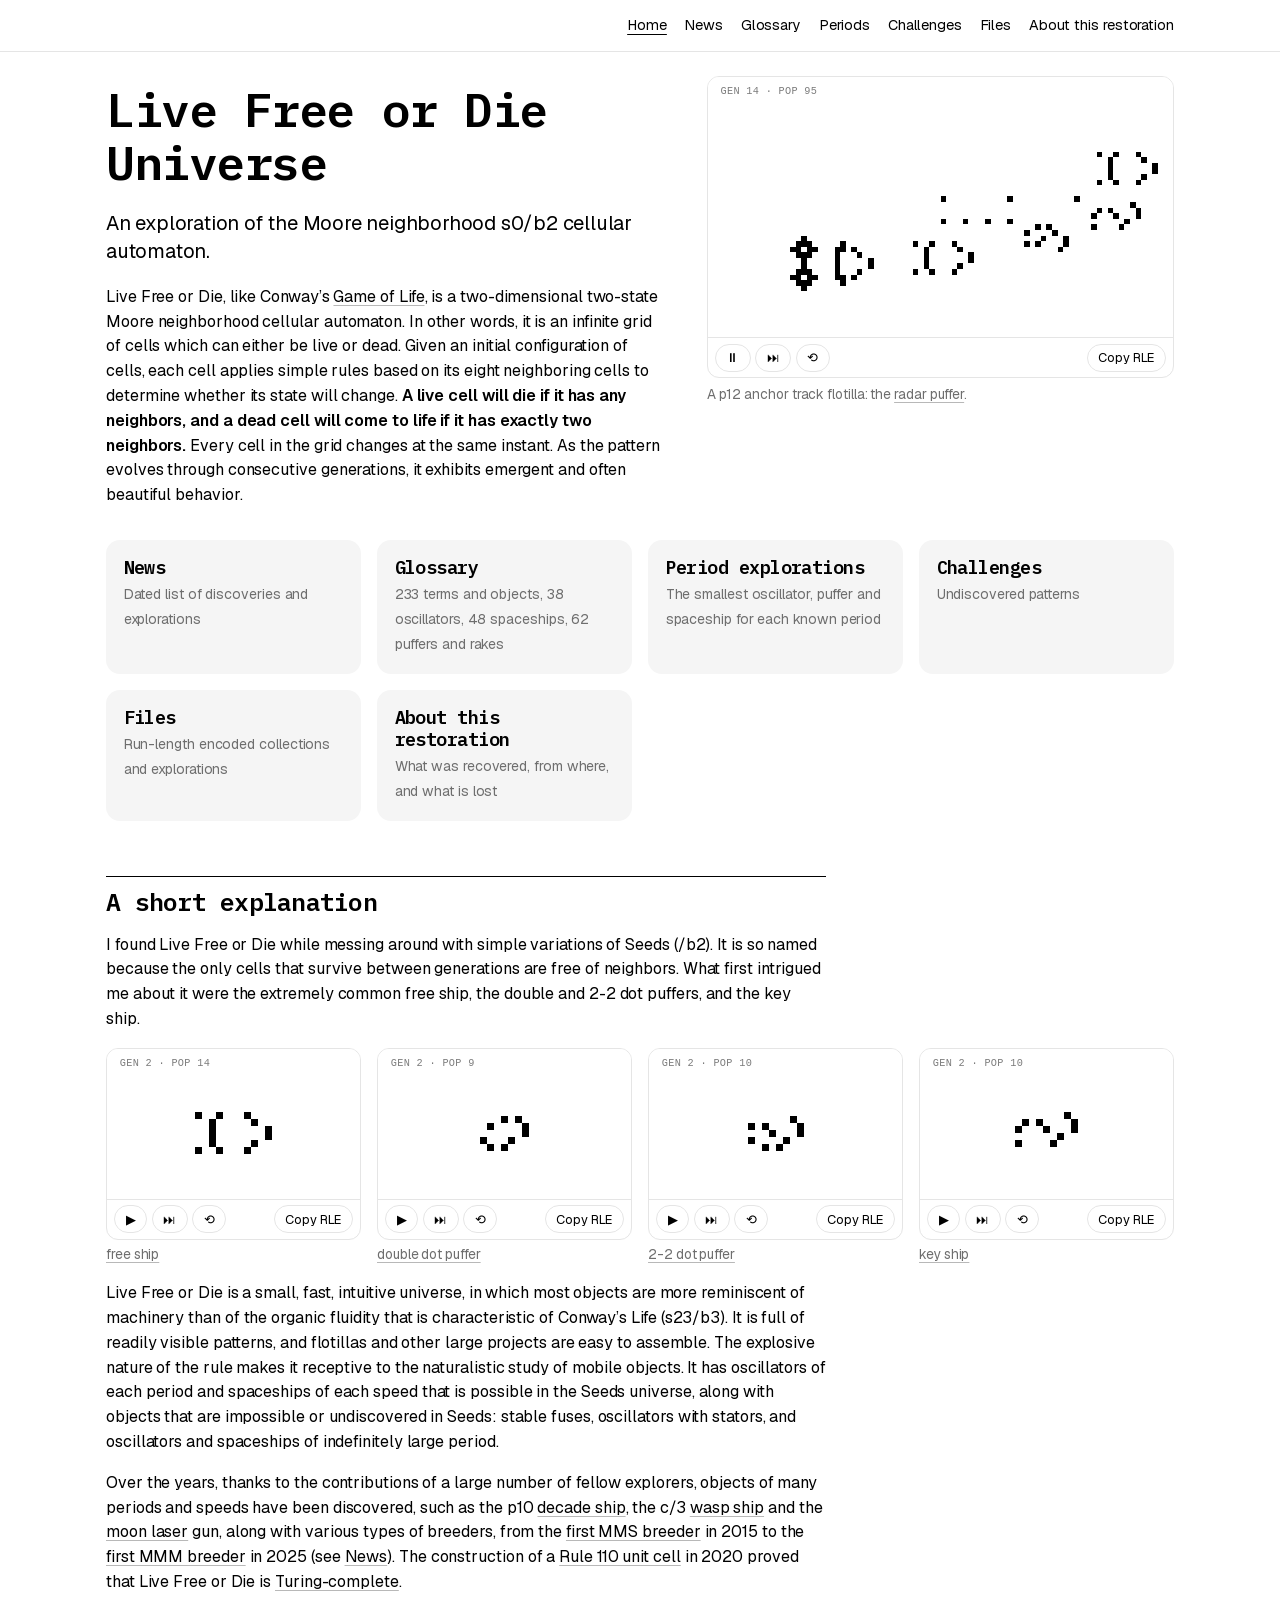
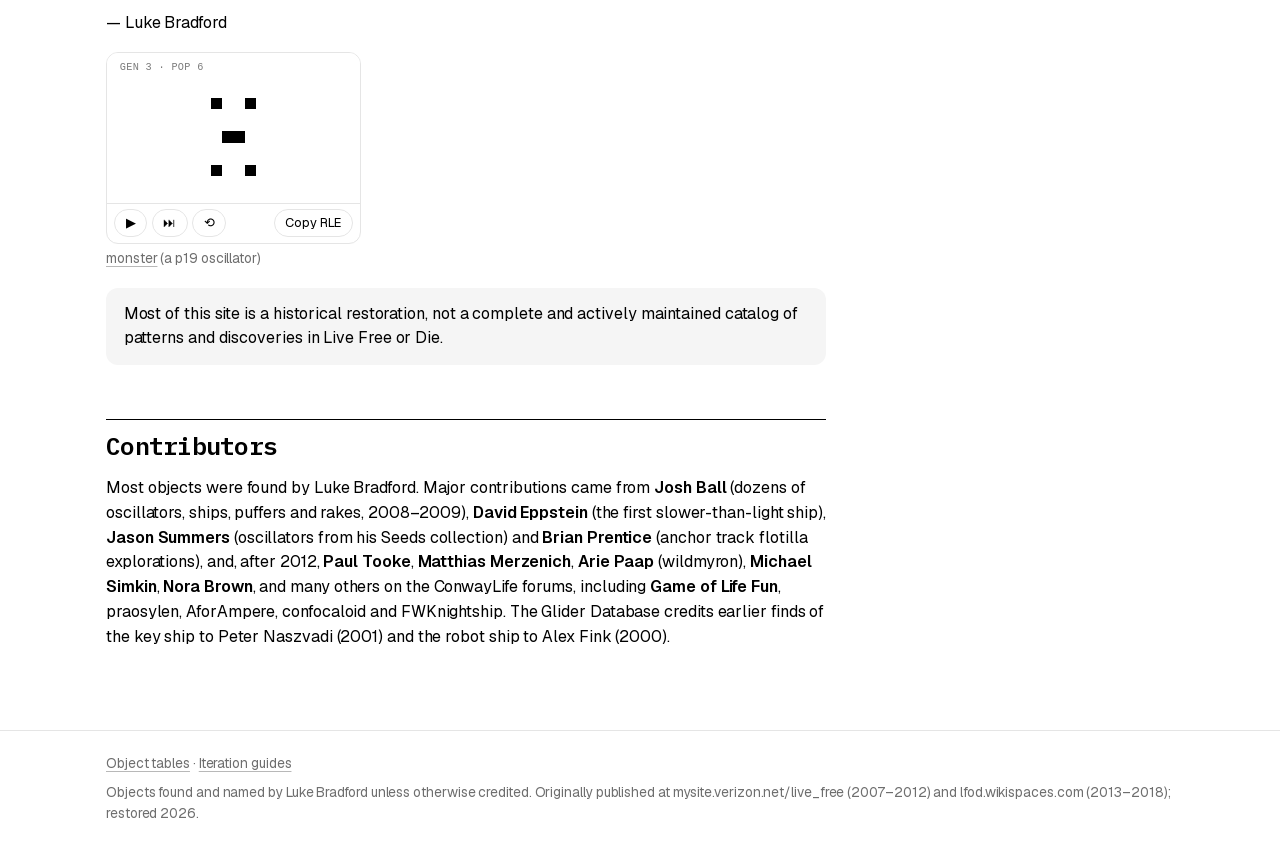
==== docs/index.html @ 97282cc4 "Remove the collider ship Glossary entry Co-Authored-By: Claude Opus 5.5 <noreply@anthropic.com>" ====
<!doctype html>
<html lang="en">
<head>
<meta charset="utf-8">
<meta name="viewport" content="width=device-width, initial-scale=1">
<title>Live Free or Die Universe</title>
<meta name="description" content="An exploration of the Live Free or Die (B2/S0) cellular automaton.">
<link rel="icon" href="img/icon.png">
<link rel="stylesheet" href="assets/style.css?v=00c3fb1b">
<script src="assets/lfod.js?v=00c3fb1b" defer></script>
</head>
<body>
<header class="site-header home"><div class="inner">
<nav class="main" aria-label="Main"><a href="index.html" class="active">Home</a><a href="news.html">News</a><a href="glossary.html">Glossary</a><a href="periods.html">Periods</a><a href="challenges.html">Challenges</a><a href="files.html">Files</a><a href="restoration.html">About this restoration</a></nav>
</div></header>
<main>

<div class="hero">
<div class="prose">
<h1>Live Free or Die Universe</h1>
<p class="lede">An exploration of the Moore neighborhood s0/b2 cellular automaton.</p>
<p>Live Free or Die, like Conway’s <a href="https://en.wikipedia.org/wiki/Conway%27s_Game_of_Life">Game of Life</a>, is a two-dimensional two-state Moore neighborhood cellular automaton. In other words,
it is an infinite grid of cells which can either be live or dead. Given an initial configuration of cells, each cell applies simple rules
based on its eight neighboring cells to determine whether its state will change. <strong>A live cell will die if it has any neighbors,
and a dead cell will come to life if it has exactly two neighbors.</strong> Every cell in the grid changes at the same instant. As the pattern
evolves through consecutive generations, it exhibits emergent and often beautiful behavior.</p>
</div>
<div><div class="pattern" data-rle="x = 63, y = 23, rule = s0/b2
54bo4bo$57b2obo$62bo$62bo$57b2obo$54bo4bo3$38bo11bo$58bo$54bo4bo$55bo3bo$38bo18bo$43bo10bobo$44bo$42bo3bo$21bo4bo14bo4bo$3o5bo15b2obo17bo$7bobo19bo$11bo17bo$11bo12b2obo$7bobo11bo4bo$3o5bo!" data-label="radar puffer" data-height="260" data-speed="8" data-loop="160" data-moves="true"></div>
<p class="muted" style="font-size:.85rem;margin-top:.4em">A p12 anchor track flotilla: the <a href="glossary.html#radar-puffer">radar puffer</a>.</p></div>
</div>

<div class="cards">
<a class="card" href="news.html"><strong>News</strong><span>Dated list of discoveries and explorations</span></a>
<a class="card" href="glossary.html"><strong>Glossary</strong><span>233 terms and objects, 38 oscillators, 48 spaceships, 62 puffers and rakes</span></a>
<a class="card" href="periods.html"><strong>Period explorations</strong><span>The smallest oscillator, puffer and spaceship for each known period</span></a>
<a class="card" href="challenges.html"><strong>Challenges</strong><span>Undiscovered patterns</span></a>
<a class="card" href="files.html"><strong>Files</strong><span>Run-length encoded collections and explorations</span></a>
<a class="card" href="restoration.html"><strong>About this restoration</strong><span>What was recovered, from where, and what is lost</span></a>
</div>

<div class="prose">
<h2>A short explanation</h2>
<p>I found Live Free or Die while messing around with simple variations of Seeds (/b2). It is so named because the only cells
that survive between generations are free of neighbors. What first intrigued me about it were the extremely common free ship, the double
and 2-2 dot puffers, and the key ship.</p>
</div>
<div class="cards"><div><div class="pattern" data-rle="x = 9, y = 6, rule = s0/b2
o4bo$3b2obo$8bo$8bo$3b2obo$o4bo!" data-label="free ship" data-height="150" data-speed="8" data-loop="48" data-moves="true"></div><p class="muted" style="margin:.3em 0 0;font-size:.85rem"><a href="glossary.html#free-ship">free ship</a></p></div><div><div class="pattern" data-rle="x = 4, y = 5, rule = s0/b2
2bo$3bo$o2bo$bo$o!" data-label="double dot puffer" data-height="150" data-speed="8" data-loop="60" data-moves="true"></div><p class="muted" style="margin:.3em 0 0;font-size:.85rem"><a href="glossary.html#double-dot-puffer">double dot puffer</a></p></div><div><div class="pattern" data-rle="x = 6, y = 5, rule = s0/b2
4bo$o4bo$bo3bo$3bo$2bo!" data-label="2-2 dot puffer" data-height="150" data-speed="8" data-loop="60" data-moves="true"></div><p class="muted" style="margin:.3em 0 0;font-size:.85rem"><a href="glossary.html#dot-puffer">2-2 dot puffer</a></p></div><div><div class="pattern" data-rle="x = 6, y = 5, rule = s0/b2
4bo$o4bo$bo3bo$3bo$obo!" data-label="key ship" data-height="150" data-speed="8" data-loop="40" data-moves="true"></div><p class="muted" style="margin:.3em 0 0;font-size:.85rem"><a href="glossary.html#key-ship">key ship</a></p></div></div>
<div class="prose">
<p>Live Free or Die is a small, fast, intuitive universe, in which most objects are more reminiscent of machinery than of the organic fluidity
that is characteristic of Conway’s Life (s23/b3). It is full of readily visible patterns, and flotillas and other large projects are easy to
assemble. The explosive nature of the rule makes it receptive to the naturalistic study of mobile objects. It has oscillators of each period
and spaceships of each speed that is possible in the Seeds universe, along with objects that are impossible or undiscovered in Seeds: stable
fuses, oscillators with stators, and oscillators and spaceships of indefinitely large period.</p>
<p>Over the years, thanks to the contributions of a large number of fellow explorers, objects of many periods and speeds have been discovered, such as the p10 <a href="glossary.html#decade-ship">decade ship</a>,
the c/3 <a href="glossary.html#wasp-ship">wasp ship</a> and the <a href="glossary.html#moon-laser">moon laser</a> gun, along with various types
of breeders, from the <a href="https://conwaylife.com/forums/viewtopic.php?p=17412#p17412">first MMS breeder</a> in 2015 to the
<a href="https://conwaylife.com/forums/viewtopic.php?p=212337#p212337">first MMM breeder</a> in 2025 (see <a href="news.html">News</a>).
The construction of a <a href="rule110.html">Rule 110 unit cell</a> in 2020 proved that
Live Free or Die is <a href="https://en.wikipedia.org/wiki/Turing_completeness">Turing-complete</a>.</p>
<p>— Luke Bradford</p>
</div>
<div class="cards"><div><div class="pattern" data-rle="x = 4, y = 3, rule = s0/b2
o2bo$o2bo$o2bo!" data-label="monster" data-height="150" data-speed="8" data-loop="57"></div><p class="muted" style="margin:.3em 0 0;font-size:.85rem"><a href="glossary.html#monster">monster</a> (a p19 oscillator)</p></div></div>
<div class="prose">
<div class="note">Most of this site is a historical restoration, not a complete and actively maintained catalog of patterns and discoveries in Live Free or Die.</div>
<h2>Contributors</h2>
<p>Most objects were found by Luke Bradford. Major contributions came from <strong>Josh Ball</strong> (dozens of oscillators, ships, puffers and rakes, 2008–2009),
<strong>David Eppstein</strong> (the first slower-than-light ship), <strong>Jason Summers</strong> (oscillators from his Seeds collection) and
<strong>Brian Prentice</strong> (anchor track flotilla explorations), and, after 2012, <strong>Paul Tooke</strong>, <strong>Matthias Merzenich</strong>, <strong>Arie Paap</strong> (wildmyron), <strong>Michael Simkin</strong>, <strong>Nora Brown</strong>, and many others on the ConwayLife forums, including <strong>Game of Life Fun</strong>, praosylen, AforAmpere, confocaloid and FWKnightship. The Glider Database credits earlier finds of the key ship to Peter Naszvadi (2001) and the robot ship to Alex Fink (2000).</p>
</div>

</main>
<footer class="site-footer"><div class="inner">
<p class="ref"><a href="tables.html">Object tables</a> · <a href="iterations.html">Iteration guides</a></p>
Objects found and named by Luke Bradford unless otherwise credited. Originally published at
mysite.verizon.net/live_free (2007–2012) and lfod.wikispaces.com (2013–2018); restored 2026.
</div></footer>
</body>
</html>
---- docs/assets/style.css ----
/* Geist (body) and IBM Plex Mono (titles), both SIL Open Font License; see fonts/OFL-*.txt. */
@font-face { font-family: "Geist"; font-style: normal; font-weight: 100 900; font-display: swap; src: url(fonts/geist.woff2) format("woff2"); }
@font-face { font-family: "IBM Plex Mono"; font-style: normal; font-weight: 600; font-display: swap; src: url(fonts/ibm-plex-mono-600.woff2) format("woff2"); }

:root {
  --bg: #ffffff;
  --fg: #000000;
  --muted: #6e6e6e;
  --rule: #e5e5e5;
  --rule-strong: #b8b8b8;
  --panel: #f5f5f5;
  --grid-bg: #ffffff;
  --cell: #000000;
  --code-bg: #f2f2f2;
  --display: "IBM Plex Mono", var(--mono);
  --sans: "Geist", "Helvetica Neue", -apple-system, BlinkMacSystemFont, "Segoe UI", Arial, sans-serif;
  --mono: ui-monospace, SFMono-Regular, Menlo, Consolas, monospace;
}
@media (prefers-color-scheme: dark) {
  :root {
    --bg: #0a0a0a;
    --fg: #f2f2f2;
    --muted: #9a9a9a;
    --rule: #2a2a2a;
    --rule-strong: #555555;
    --panel: #161616;
    --grid-bg: #000000;
    --cell: #ffffff;
    --code-bg: #1c1c1c;
  }
}
* { box-sizing: border-box; }
html { -webkit-text-size-adjust: 100%; }
body {
  margin: 0; background: var(--bg); color: var(--fg);
  font: 16px/1.55 var(--sans); letter-spacing: -0.005em;
  -webkit-font-smoothing: antialiased; -moz-osx-font-smoothing: grayscale;
}
a { color: inherit; text-decoration: underline; text-decoration-thickness: 1px; text-decoration-color: var(--rule-strong); text-underline-offset: 3px; }
a:hover { text-decoration-color: currentColor; }
h1, h2, h3 { font-family: var(--display); font-weight: 600; line-height: 1.1; letter-spacing: -0.03em; }
h1 { font-size: clamp(2rem, 4.6vw, 3rem); margin: 0.3em 0 0.35em; }
h2 { font-size: 1.55rem; margin: 2.2em 0 0.5em; padding-top: 0.5em; border-top: 1px solid var(--fg); }
h3 { font-size: 1.15rem; margin: 1.6em 0 0.4em; }
strong { font-weight: 600; }
code, pre { font-family: var(--mono); font-size: 0.85em; }
pre { background: var(--code-bg); padding: 0.8em 1em; overflow-x: auto; border-radius: 10px; }

.site-header { border-bottom: 1px solid var(--rule); background: var(--bg); }
.site-header .inner { max-width: 1100px; margin: 0 auto; padding: 0.9rem 16px; display: flex; flex-wrap: wrap; align-items: baseline; justify-content: space-between; gap: 0.4rem 1.6rem; }
.brand { font-family: var(--display); font-weight: 600; font-size: 1.1rem; line-height: 1.1; color: var(--fg); text-decoration: none; letter-spacing: -0.03em; }
.site-header.home nav.main { margin-left: auto; }
nav.main { display: flex; flex-wrap: wrap; gap: 0.2rem 1.1rem; font-size: 0.9rem; }
nav.main a { color: var(--fg); text-decoration: none; }
nav.main a:hover, nav.main a.active { text-decoration: underline; text-decoration-color: currentColor; text-underline-offset: 4px; }

main { max-width: 1100px; margin: 0 auto; padding: 1.5rem 16px 4rem; }
.prose { max-width: 720px; }
sup { font-size: 0.72em; line-height: 0; vertical-align: 0.42em; }
.lede { font-size: 1.25rem; line-height: 1.4; color: var(--fg); letter-spacing: -0.01em; }
.muted { color: var(--muted); }
.note { background: var(--panel); padding: 0.85em 1.1em; border-radius: 12px; margin: 1.2em 0; }
.site-footer { border-top: 1px solid var(--rule); color: var(--muted); font-size: 0.85rem; }
.site-footer .inner { max-width: 1100px; margin: 0 auto; padding: 1.4rem 16px 2.4rem; }

/* Pattern player */
.pattern { position: relative; background: var(--grid-bg); border: 1px solid var(--rule); border-radius: 12px; overflow: hidden; }
.pattern canvas { display: block; width: 100%; cursor: pointer; }
.pbar { display: flex; align-items: center; gap: 0.3rem; padding: 0.35rem 0.45rem; border-top: 1px solid var(--rule); font-size: 0.8rem; flex-wrap: nowrap; }
.pbar button { flex: none; }
.pbar button { font: inherit; background: none; border: 1px solid var(--rule); color: var(--fg); border-radius: 999px; padding: 0.1rem 0.65rem; cursor: pointer; min-height: 28px; }
.pbar button:hover { border-color: var(--fg); }
.pinfo { position: absolute; top: 7px; left: 8px; pointer-events: none; color: var(--muted); background: var(--grid-bg); opacity: 0.9; padding: 0 0.3rem; border-radius: 3px; font-family: var(--mono); font-size: 0.64rem; letter-spacing: 0.03em; line-height: 1.5; white-space: pre; font-variant-numeric: tabular-nums; }
.pcopy { margin-left: auto; min-width: 5.2em; }
.entry .src { font-size: 0.78rem; color: var(--muted); margin-top: auto; }

/* Glossary */
.toolbar { display: flex; flex-wrap: wrap; gap: 0.5rem; align-items: center; margin: 1rem 0 1.5rem; position: sticky; top: 0; background: var(--bg); padding: 0.7rem 0; z-index: 2; border-bottom: 1px solid var(--rule); }
.toolbar input { font: inherit; padding: 0.35rem 0.85rem; border: 1px solid var(--rule-strong); border-radius: 999px; background: var(--bg); color: var(--fg); min-width: 0; flex: 1 1 180px; max-width: 320px; }
.toolbar input:focus { outline: none; border-color: var(--fg); }
[hidden] { display: none !important; }
.chip { font: inherit; font-size: 0.85rem; border: 1px solid var(--rule-strong); background: var(--bg); color: var(--fg); border-radius: 999px; padding: 0.2rem 0.8rem; cursor: pointer; }
.chip:hover { border-color: var(--fg); }
.chip[aria-pressed="true"] { background: var(--fg); border-color: var(--fg); color: var(--bg); }
.entries { display: grid; grid-template-columns: repeat(auto-fill, minmax(320px, 1fr)); gap: 1rem; }
.entry { background: var(--panel); border-radius: 14px; padding: 1rem 1.05rem 1.05rem; display: flex; flex-direction: column; gap: 0.6rem; scroll-margin-top: 80px; }
.entry h3 { margin: 0; font-size: 1.1rem; }
.entry h3 a { color: inherit; text-decoration: none; }
.entry .meta { display: flex; flex-wrap: wrap; gap: 0.3rem; }
.tag { font-size: 0.66rem; text-transform: uppercase; letter-spacing: 0.05em; padding: 0.1rem 0.55rem; border-radius: 999px; background: var(--bg); color: var(--fg); border: 1px solid var(--rule); }
.tag.credit { color: var(--muted); }
.entry p { margin: 0; font-size: 0.93rem; }
.entry .note { background: var(--bg); margin: 0; font-size: 0.93rem; }
.entry h4 { margin: 0.4rem 0 -0.3rem; font-size: 0.95rem; font-weight: 600; }
.entry.term { background: transparent; border: 1px solid var(--rule); }
.entry img.orig { image-rendering: pixelated; max-width: 100%; height: auto; align-self: flex-start; background: #fff; border: 1px solid var(--rule); border-radius: 6px; }
.letter { grid-column: 1 / -1; font-family: var(--display); font-weight: 600; letter-spacing: -0.03em; font-size: 1.7rem; line-height: 1; margin: 1rem 0 -0.2rem; padding-top: 0.3rem; border-top: 1px solid var(--fg); }

/* Tables */
.table-wrap { overflow-x: auto; margin: 0.8rem 0 1.6rem; border: 1px solid var(--rule); border-radius: 12px; }
table { border-collapse: collapse; width: 100%; font-size: 0.85rem; background: var(--bg); }
th, td { padding: 0.4rem 0.65rem; border-bottom: 1px solid var(--rule); text-align: left; white-space: nowrap; }
th { background: var(--panel); font-weight: 600; position: sticky; top: 0; }
th .sort { font: inherit; color: inherit; background: none; border: 0; padding: 0; cursor: pointer; text-align: inherit; }
th .sort::after { content: "↕"; margin-left: 0.3em; opacity: 0.3; }
th[aria-sort="ascending"] .sort::after { content: "↑"; opacity: 1; }
th[aria-sort="descending"] .sort::after { content: "↓"; opacity: 1; }
th .sort:focus-visible { outline: 2px solid var(--fg); outline-offset: 2px; }
.toc { font-size: 0.9rem; }
.table-note { font-size: 0.85rem; margin: -0.8rem 0 1.6rem; }
.site-footer .ref { margin: 0 0 0.5rem; }
td.num { text-align: right; font-variant-numeric: tabular-nums; }
th.num { text-align: right; }
math { font-family: "STIX Two Math", "Cambria Math", "Latin Modern Math", math; font-size: 1.1em; }
.periods .credit { color: var(--muted); font-size: 0.8rem; margin-left: 0.35em; }
.periods .credit a { color: inherit; }
tr:last-child td { border-bottom: 0; }

/* News timeline */
.timeline { list-style: none; padding: 0; margin: 0; max-width: 760px; }
.timeline li { display: grid; grid-template-columns: 9.5rem 1fr; gap: 1rem; padding: 0.85rem 0; border-bottom: 1px solid var(--rule); }
.timeline time { font-size: 0.8rem; color: var(--muted); padding-top: 0.2rem; font-variant-numeric: tabular-nums; }
.timeline p { margin: 0 0 0.5em; }
.era { font-family: var(--display); font-weight: 600; letter-spacing: -0.03em; font-size: 1.7rem; margin: 2.4rem 0 0.3rem; }
@media (max-width: 560px) { .timeline li { grid-template-columns: 1fr; gap: 0.2rem; } }

/* Files */
.files { display: grid; gap: 0.6rem; }
.file { display: grid; grid-template-columns: 1fr auto; gap: 0.2rem 1rem; padding: 0.8rem 1rem; background: var(--panel); border-radius: 12px; }
.file .name { font-weight: 600; }
.file .desc { grid-column: 1 / 2; color: var(--muted); font-size: 0.9rem; }
.file .actions { grid-row: 1 / 3; grid-column: 2; display: flex; gap: 0.7rem; align-items: center; font-size: 0.85rem; flex-wrap: wrap; justify-content: flex-end; }
@media (max-width: 560px) { .file { grid-template-columns: 1fr; } .file .actions { grid-row: auto; grid-column: 1; justify-content: flex-start; } }

.hero { display: grid; grid-template-columns: minmax(0, 1.2fr) minmax(0, 1fr); gap: 2.5rem; align-items: start; }
.hero h1 { margin-top: 0.15em; }
@media (max-width: 800px) { .hero { grid-template-columns: 1fr; } }
.cards { display: grid; grid-template-columns: repeat(auto-fill, minmax(220px, 1fr)); gap: 1rem; margin: 1rem 0; }
.card { display: block; padding: 1rem 1.1rem 1.1rem; border-radius: 14px; background: var(--panel); text-decoration: none; color: var(--fg); }
a.card:hover { background: var(--code-bg); }
.card strong { font-family: var(--display); font-weight: 600; letter-spacing: -0.03em; font-size: 1.15rem; line-height: 1.2; color: var(--fg); display: block; margin-bottom: 0.25rem; }
.card span { font-size: 0.88rem; color: var(--muted); }
.status { font-size: 0.75rem; font-weight: 600; padding: 0.05rem 0.5rem; border-radius: 999px; white-space: nowrap; }
.status.ok { background: #dcefdc; color: #1f5d24; }
.status.part { background: #f6ecc9; color: #6a5208; }
.status.lost { background: #f3d9d5; color: #85261b; }
@media (prefers-color-scheme: dark) {
  .status.ok { background: #1f3a21; color: #a6dba9; }
  .status.part { background: #3d3415; color: #e9d48a; }
  .status.lost { background: #45201b; color: #f0a99f; }
}
.iter-svg { display: block; max-width: 100%; height: auto; border: 1px solid var(--rule); border-radius: 12px; background: var(--grid-bg); }
.iter-svg .grid { stroke: var(--rule); stroke-width: 0.5; }
.ic-black { fill: var(--cell); } .ic-blue { fill: #2a6fdb; } .ic-green { fill: #2f9a3b; } .ic-red { fill: #c8322a; } .ic-gray { fill: #bdbdbd; }
.ic-ring { stroke: var(--cell); stroke-width: 1.6; }
.swatch { display: inline-block; vertical-align: -0.1em; margin-right: 0.15em; }
@media (prefers-color-scheme: dark) {
  .ic-blue { fill: #6ea6f5; } .ic-green { fill: #6cc072; } .ic-red { fill: #ec6a5e; } .ic-gray { fill: #555555; }
}
.iter { display: grid; grid-template-columns: auto 1fr; gap: 1rem 1.5rem; align-items: start; margin-bottom: 1.5rem; }
@media (max-width: 600px) { .iter { grid-template-columns: 1fr; } }
.prose td { white-space: normal; min-width: 9rem; }

/* Rule 110 unit cell page */
.w110 { display: grid; grid-template-columns: 1fr 150px; gap: 14px; align-items: start; }
@media (max-width: 760px) { .w110 { grid-template-columns: 1fr; } }
.w110 .stage { position: relative; background: var(--grid-bg); border: 1px solid var(--rule); border-radius: 12px; overflow: hidden; }
.w110 .stage canvas { display: block; width: 100%; }
#gl { cursor: grab; touch-action: none; }
#gl.dragging { cursor: grabbing; }
#ov { position: absolute; left: 0; top: 0; pointer-events: none; }
.w110 .pbar select { font: inherit; background: none; color: var(--fg); border: 1px solid var(--rule); border-radius: 999px; padding: 0.1rem 0.5rem; min-height: 28px; }
.w110 .pbar .grow { flex: 1; }
.w110 .side { border: 1px solid var(--rule); border-radius: 12px; padding: 10px; font-size: 0.8rem; }
.w110 .side h3 { margin: 0 0 0.5em; font-size: 0.9rem; }
#hist { max-height: 70vh; overflow-y: auto; display: grid; gap: 3px; font-family: var(--mono); font-size: 0.72rem; font-variant-numeric: tabular-nums; }
#hist .row { display: grid; grid-template-columns: 2.2em repeat(6, 1fr); gap: 3px; align-items: center; }
#hist .b { aspect-ratio: 1; border: 1px solid var(--rule-strong); border-radius: 2px; }
#hist .b.on { background: var(--fg); border-color: var(--fg); }
#hist .t { color: var(--muted); }
.w110 .err { color: #c00; }
.w110 .pbar { flex-wrap: wrap; }
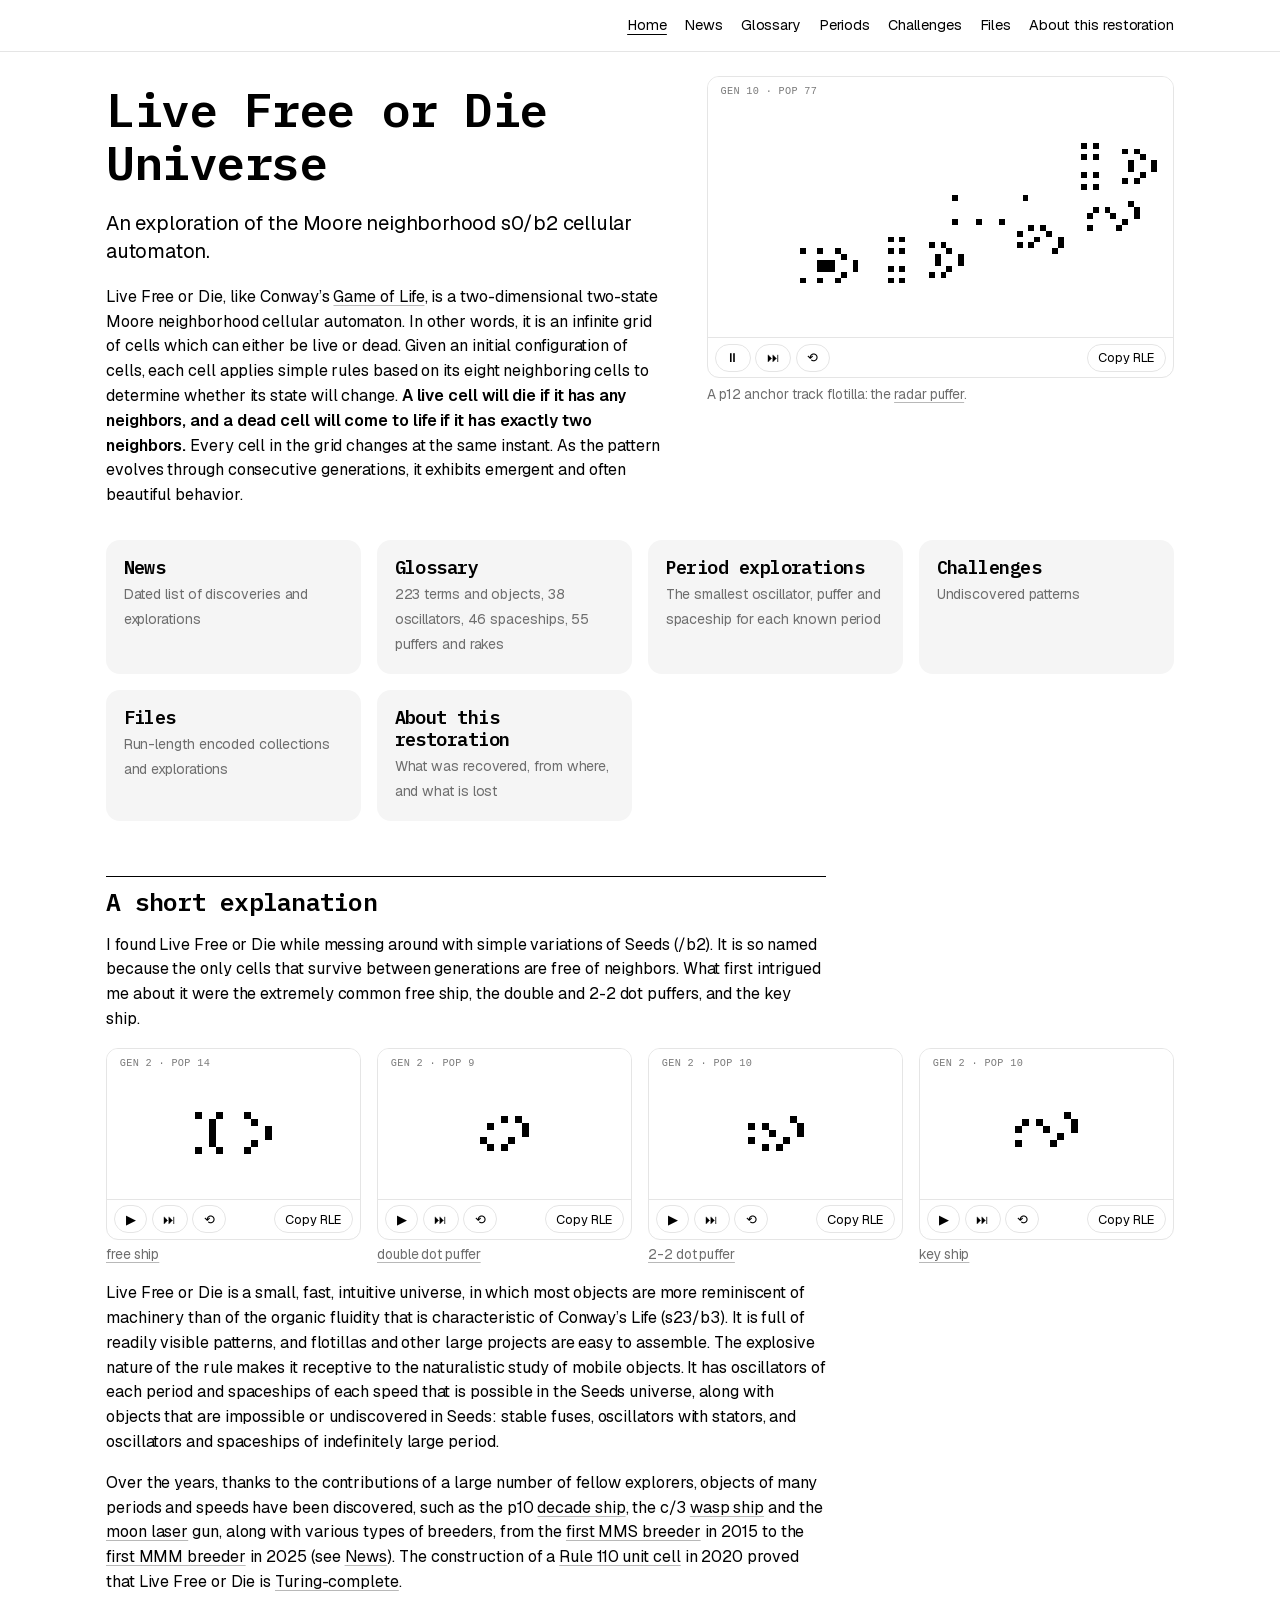
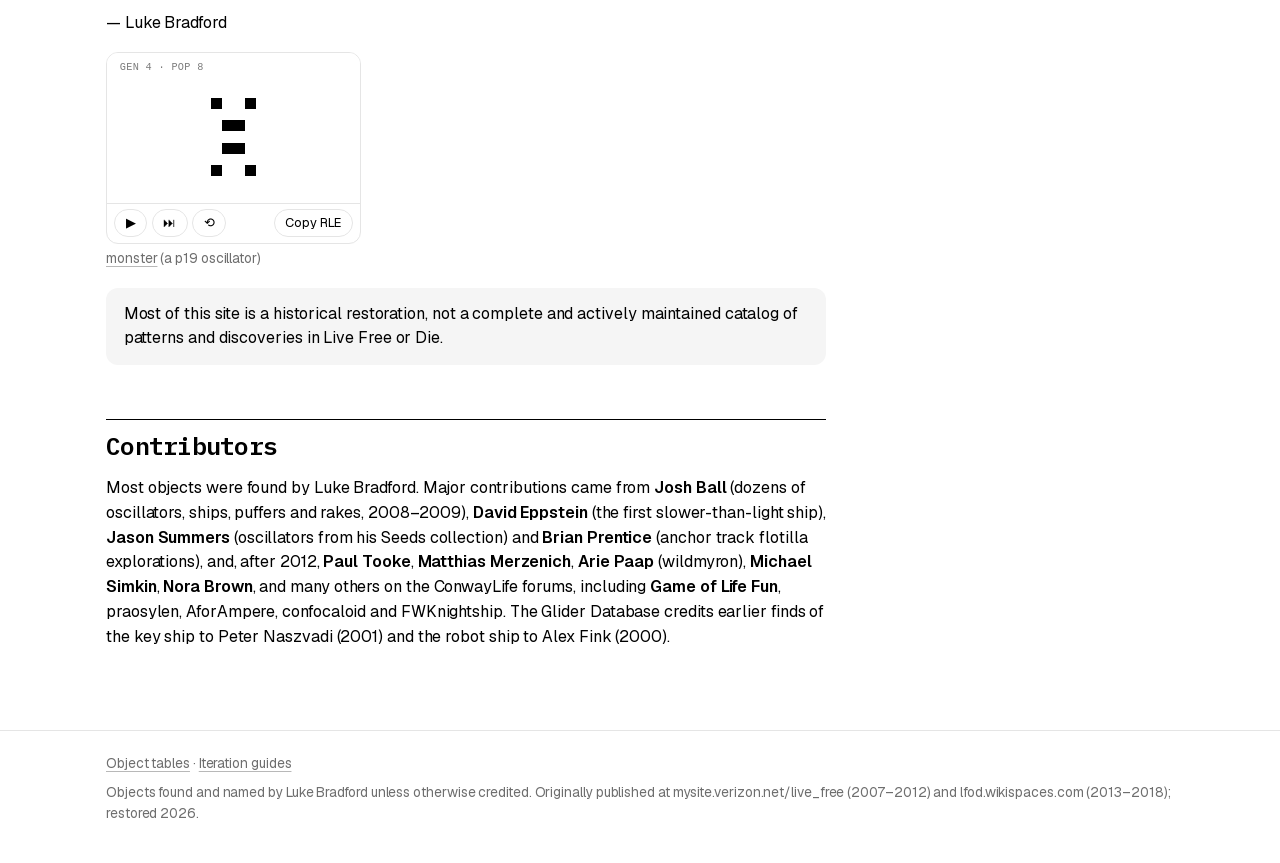
==== commit 3ee88bc3: "Drop lost-page Glossary entries, link News items, show the engine picture - Remove the ten Glossary " ====
--- a/docs/index.html
+++ b/docs/index.html
@@ -32,7 +32,7 @@
 
 <div class="cards">
 <a class="card" href="news.html"><strong>News</strong><span>Dated list of discoveries and explorations</span></a>
-<a class="card" href="glossary.html"><strong>Glossary</strong><span>233 terms and objects, 38 oscillators, 48 spaceships, 62 puffers and rakes</span></a>
+<a class="card" href="glossary.html"><strong>Glossary</strong><span>223 terms and objects, 38 oscillators, 46 spaceships, 55 puffers and rakes</span></a>
 <a class="card" href="periods.html"><strong>Period explorations</strong><span>The smallest oscillator, puffer and spaceship for each known period</span></a>
 <a class="card" href="challenges.html"><strong>Challenges</strong><span>Undiscovered patterns</span></a>
 <a class="card" href="files.html"><strong>Files</strong><span>Run-length encoded collections and explorations</span></a>
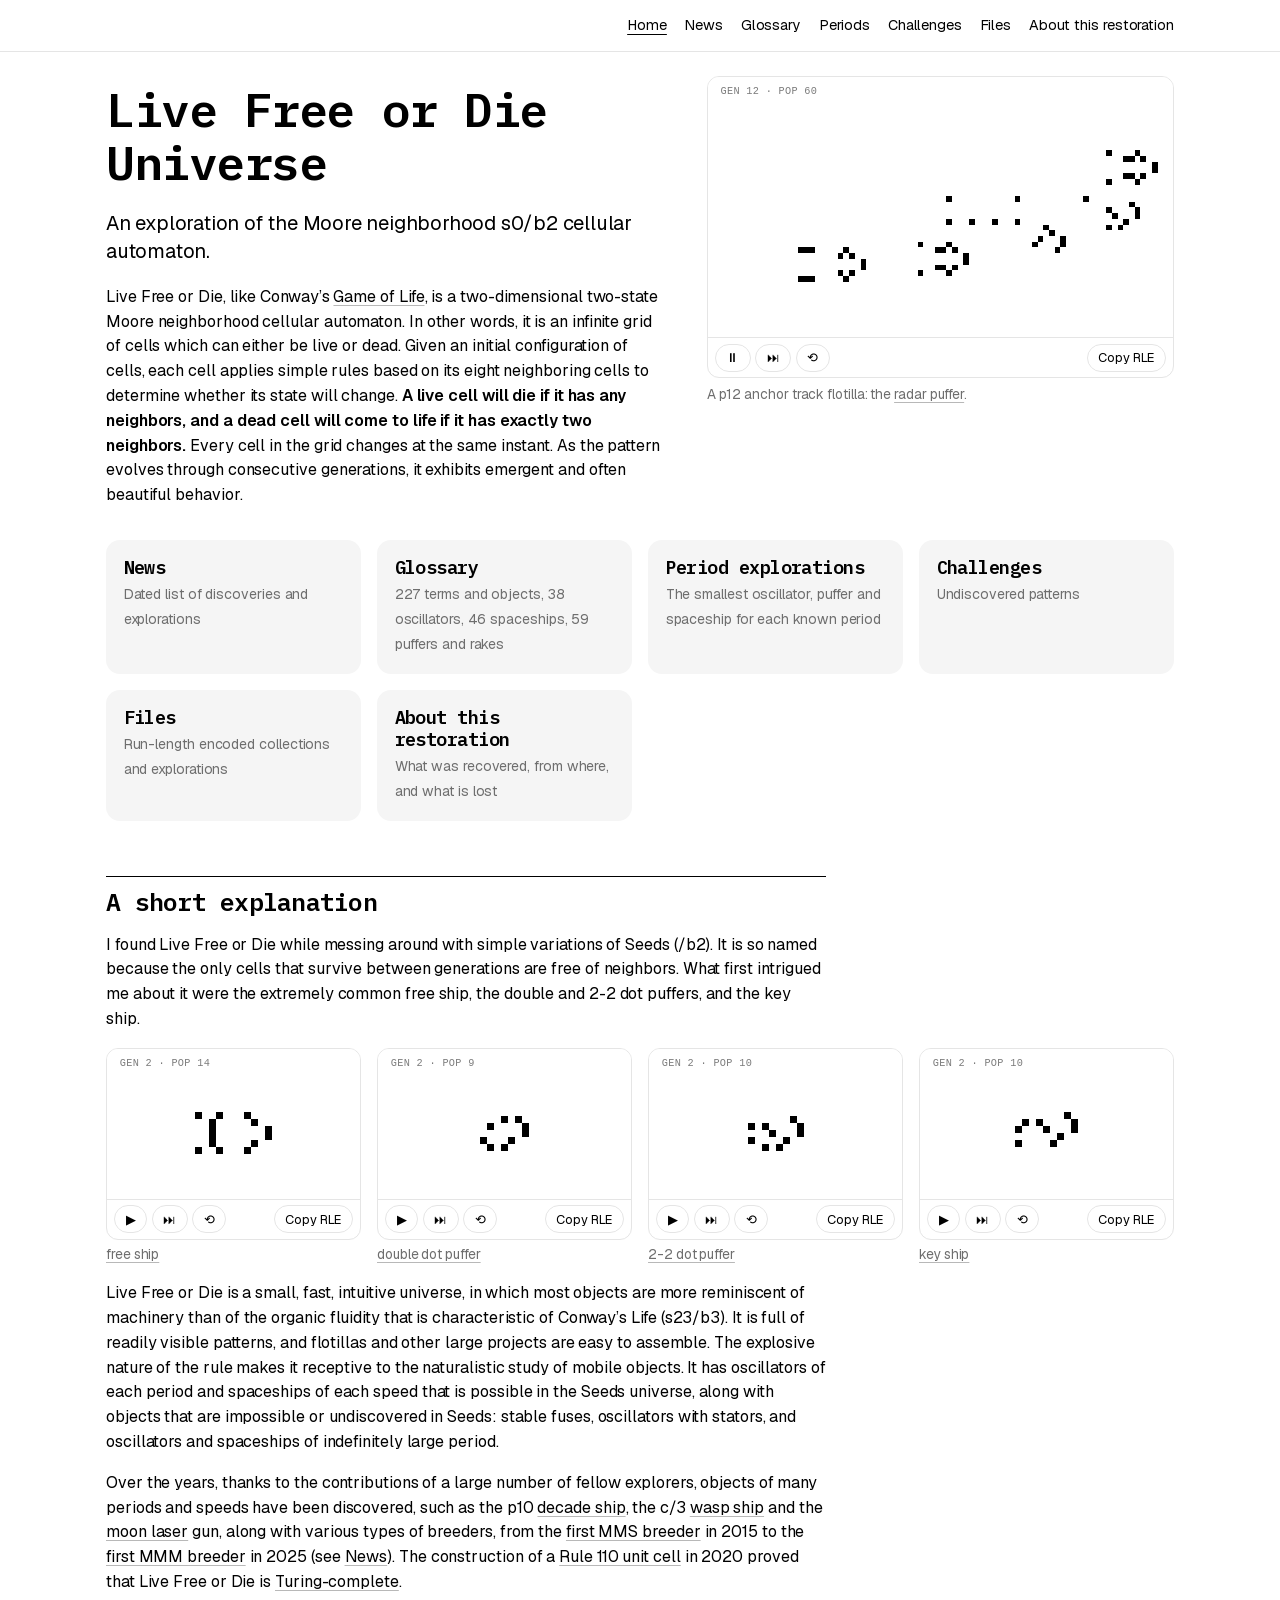
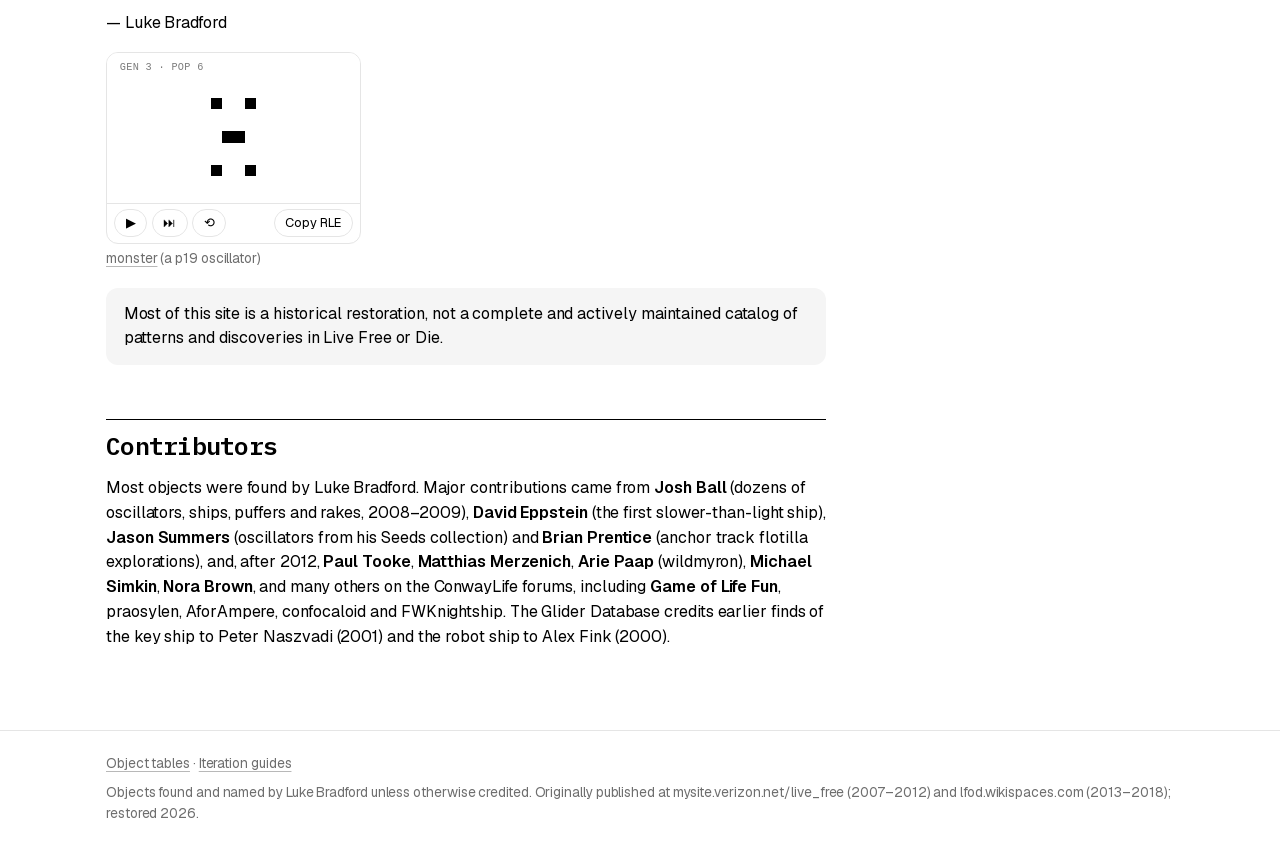
==== commit d9296f18: "Add the quintessential, pocket, zipper and hex rakes to the Glossary Their wiki pages were never arc" ====
--- a/docs/index.html
+++ b/docs/index.html
@@ -32,7 +32,7 @@
 
 <div class="cards">
 <a class="card" href="news.html"><strong>News</strong><span>Dated list of discoveries and explorations</span></a>
-<a class="card" href="glossary.html"><strong>Glossary</strong><span>223 terms and objects, 38 oscillators, 46 spaceships, 55 puffers and rakes</span></a>
+<a class="card" href="glossary.html"><strong>Glossary</strong><span>227 terms and objects, 38 oscillators, 46 spaceships, 59 puffers and rakes</span></a>
 <a class="card" href="periods.html"><strong>Period explorations</strong><span>The smallest oscillator, puffer and spaceship for each known period</span></a>
 <a class="card" href="challenges.html"><strong>Challenges</strong><span>Undiscovered patterns</span></a>
 <a class="card" href="files.html"><strong>Files</strong><span>Run-length encoded collections and explorations</span></a>
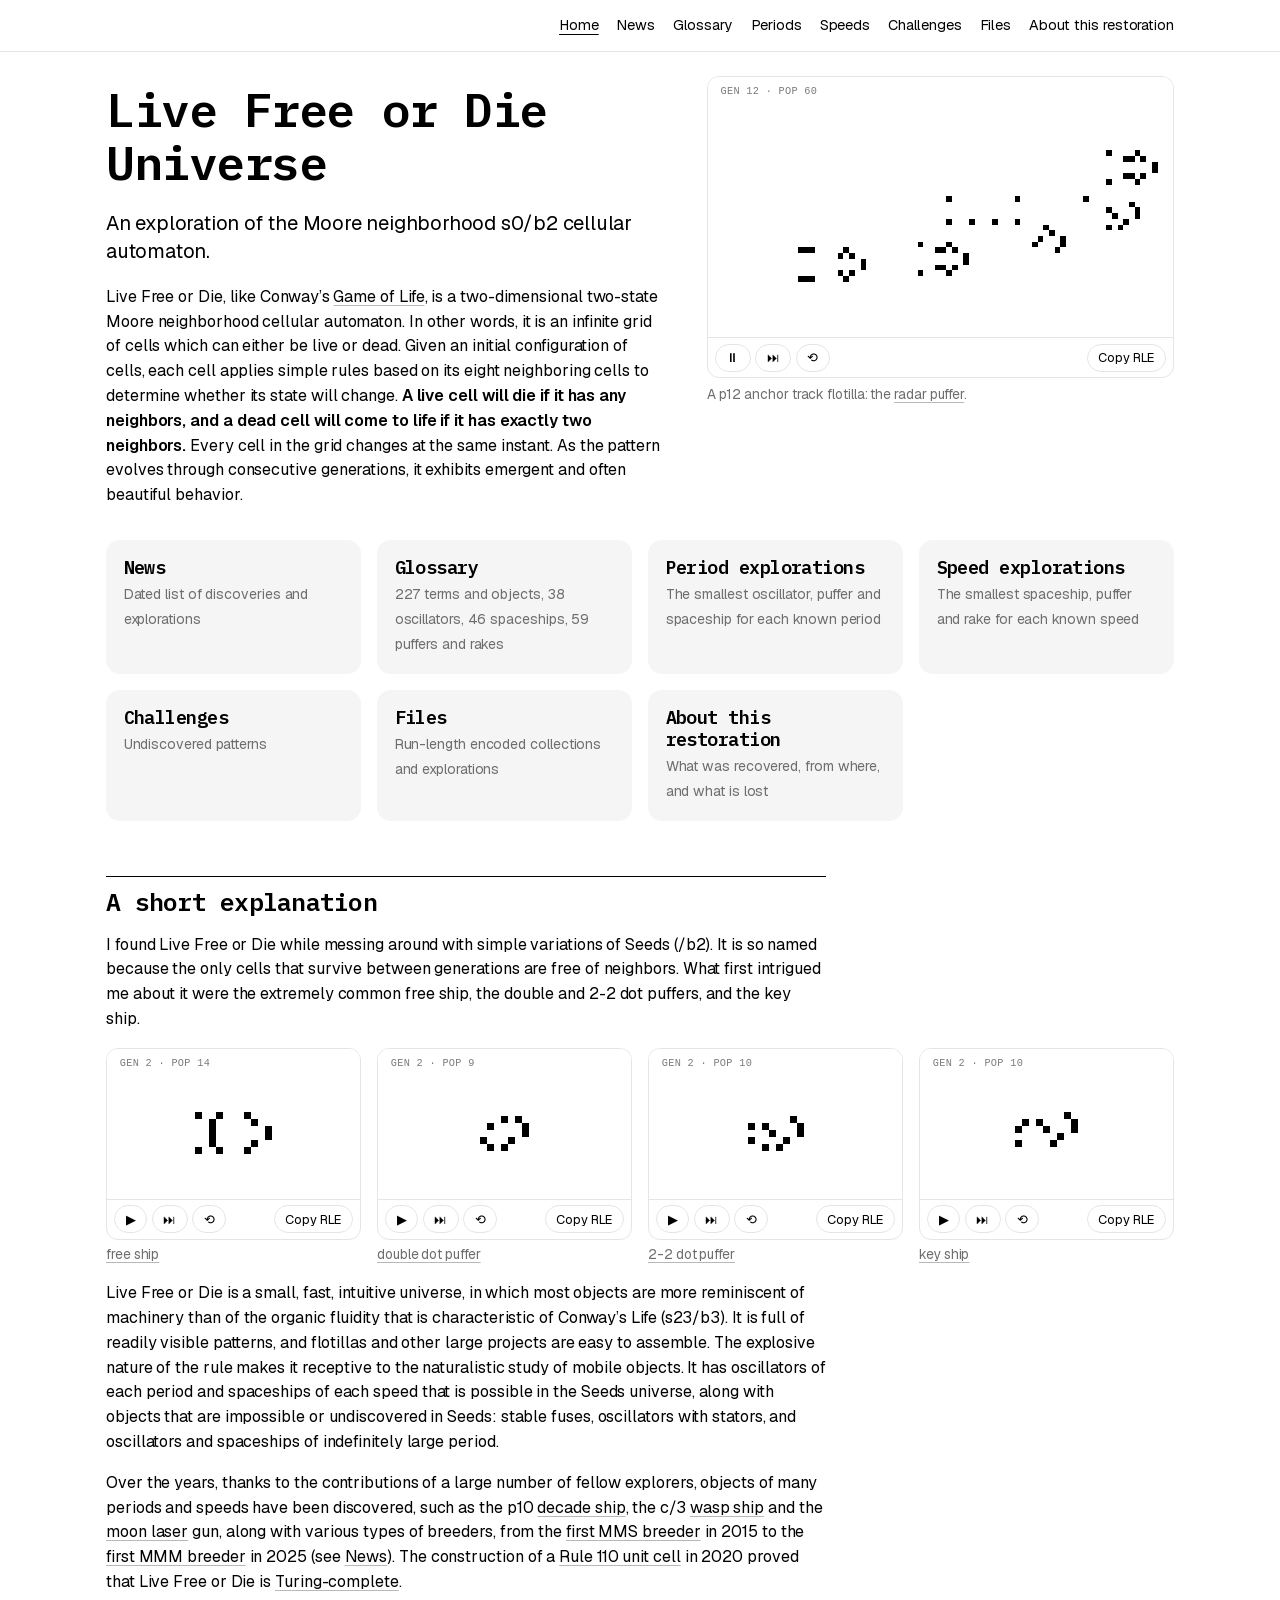
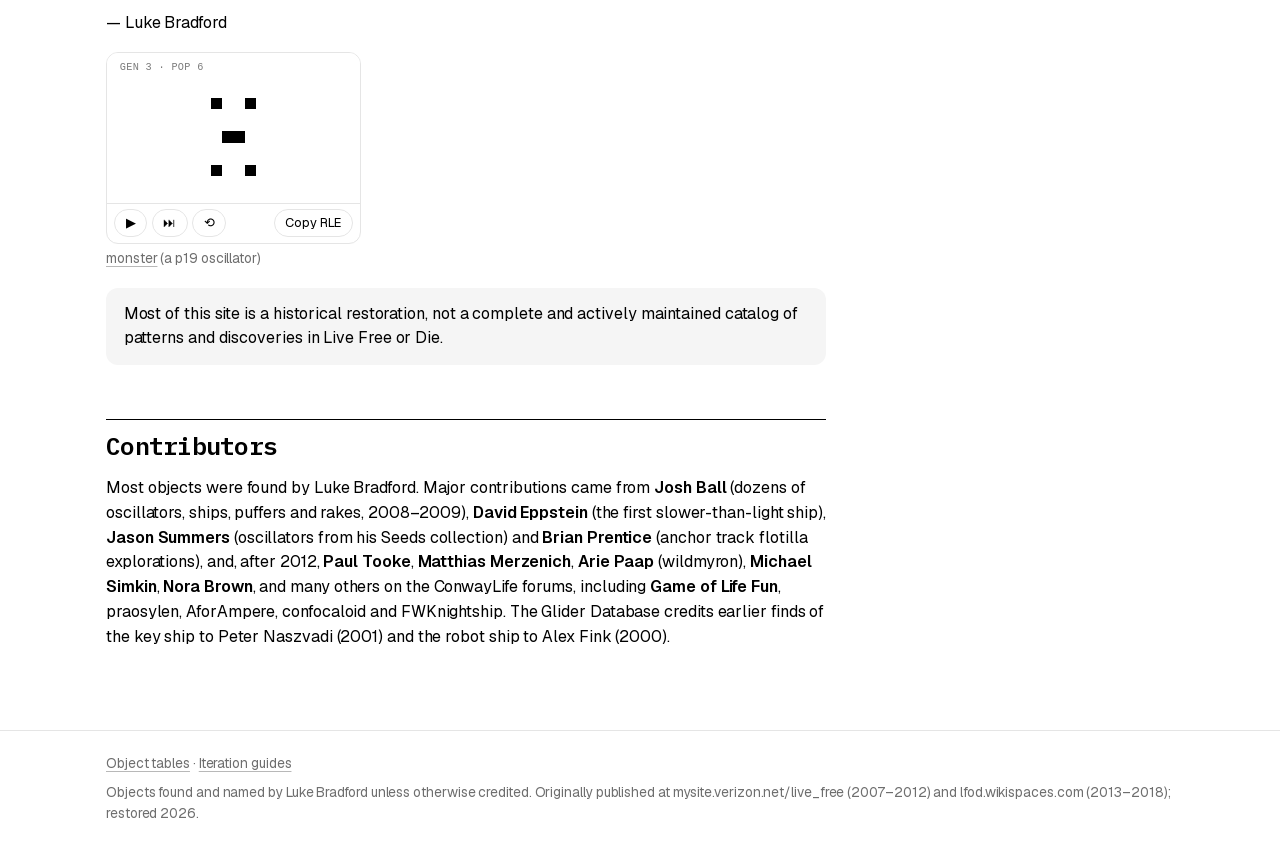
==== commit 6d6baeee: "Add later forum finds to News, a Speeds page, and update Challenges From a full read of the ConwayLi" ====
--- a/docs/index.html
+++ b/docs/index.html
@@ -11,7 +11,7 @@
 </head>
 <body>
 <header class="site-header home"><div class="inner">
-<nav class="main" aria-label="Main"><a href="index.html" class="active">Home</a><a href="news.html">News</a><a href="glossary.html">Glossary</a><a href="periods.html">Periods</a><a href="challenges.html">Challenges</a><a href="files.html">Files</a><a href="restoration.html">About this restoration</a></nav>
+<nav class="main" aria-label="Main"><a href="index.html" class="active">Home</a><a href="news.html">News</a><a href="glossary.html">Glossary</a><a href="periods.html">Periods</a><a href="speeds.html">Speeds</a><a href="challenges.html">Challenges</a><a href="files.html">Files</a><a href="restoration.html">About this restoration</a></nav>
 </div></header>
 <main>
 
@@ -34,6 +34,7 @@
 <a class="card" href="news.html"><strong>News</strong><span>Dated list of discoveries and explorations</span></a>
 <a class="card" href="glossary.html"><strong>Glossary</strong><span>227 terms and objects, 38 oscillators, 46 spaceships, 59 puffers and rakes</span></a>
 <a class="card" href="periods.html"><strong>Period explorations</strong><span>The smallest oscillator, puffer and spaceship for each known period</span></a>
+<a class="card" href="speeds.html"><strong>Speed explorations</strong><span>The smallest spaceship, puffer and rake for each known speed</span></a>
 <a class="card" href="challenges.html"><strong>Challenges</strong><span>Undiscovered patterns</span></a>
 <a class="card" href="files.html"><strong>Files</strong><span>Run-length encoded collections and explorations</span></a>
 <a class="card" href="restoration.html"><strong>About this restoration</strong><span>What was recovered, from where, and what is lost</span></a>
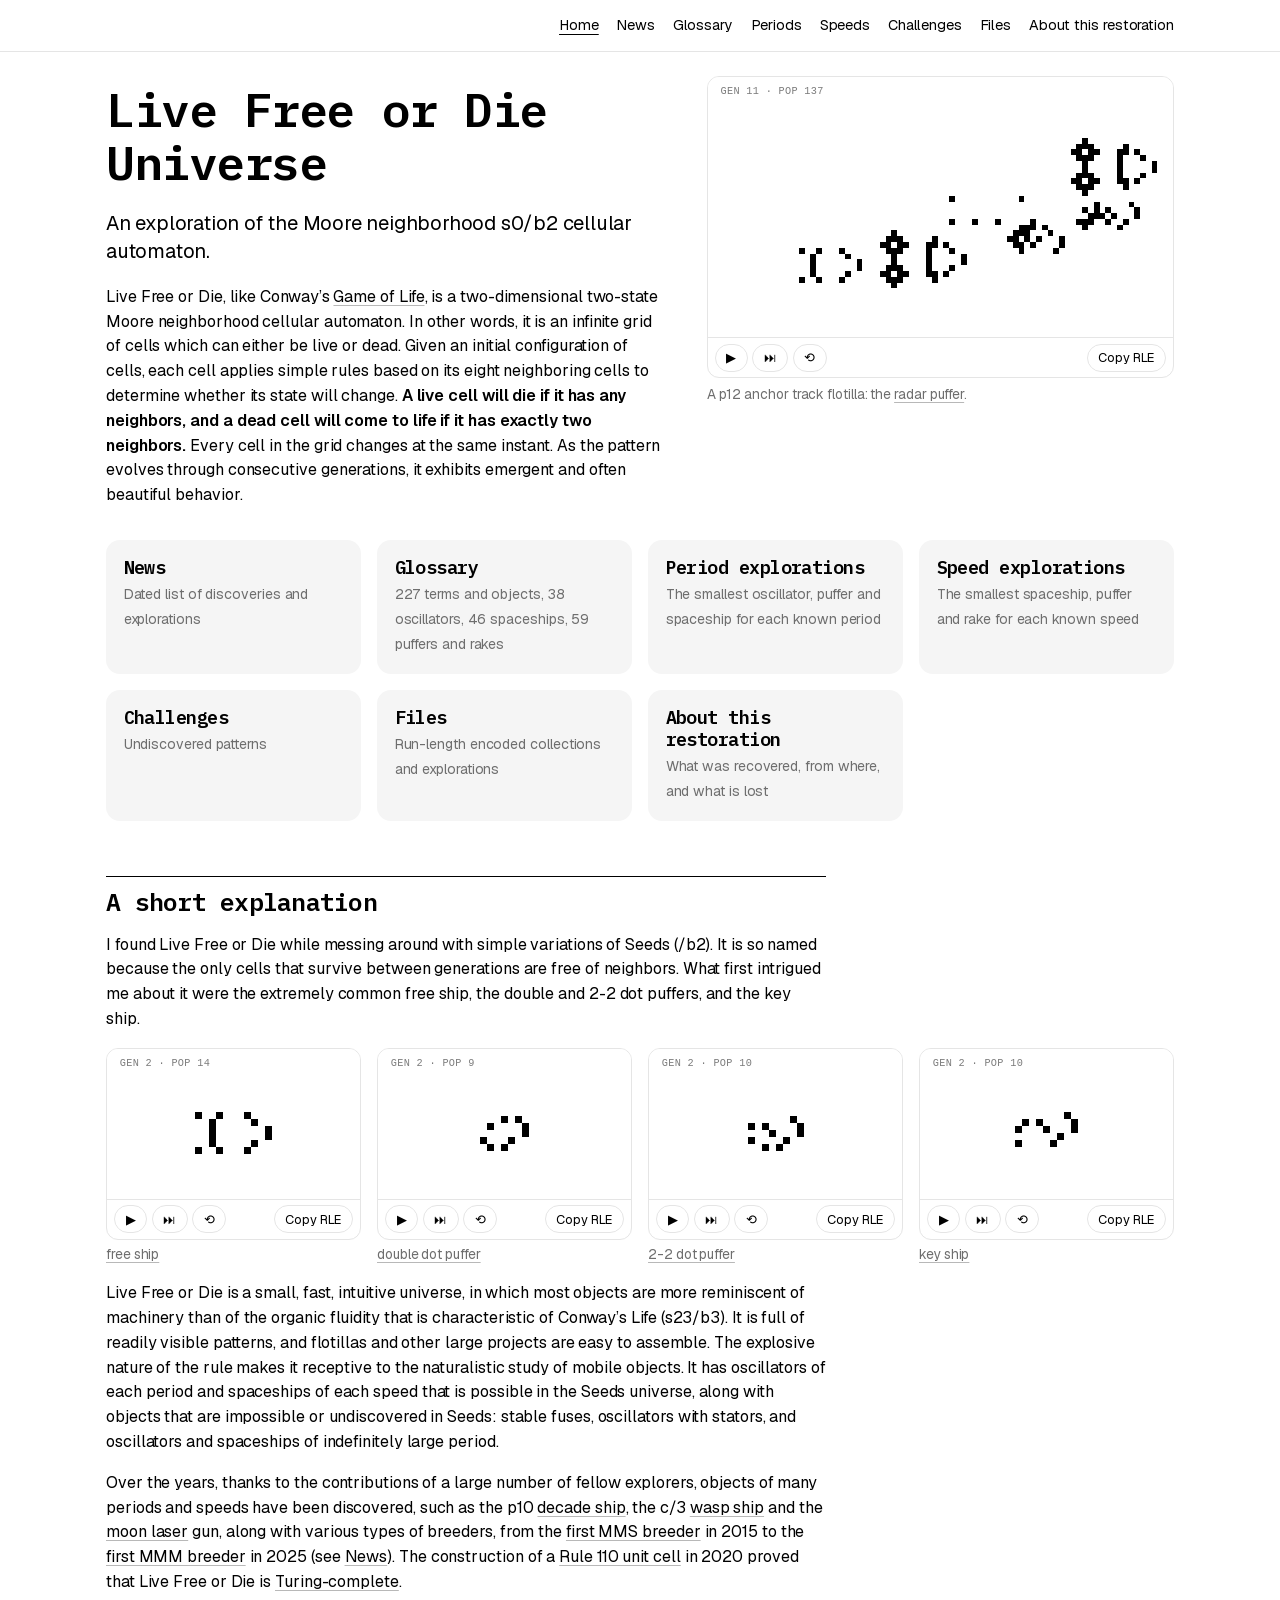
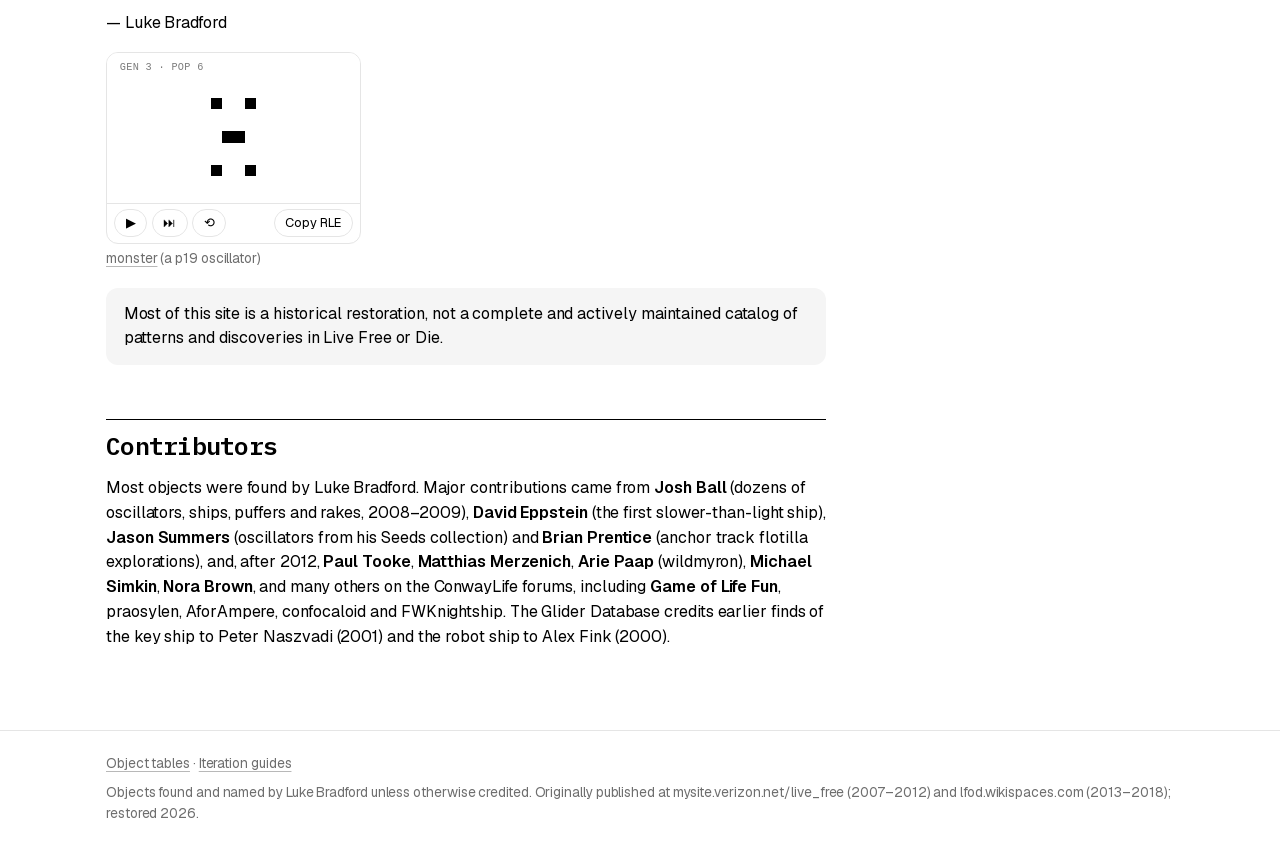
==== commit e05f7929: "Show the ram ship apart from the race and link the quintessential rake's post The race is six straig" ====
--- a/docs/index.html
+++ b/docs/index.html
@@ -6,8 +6,8 @@
 <title>Live Free or Die Universe</title>
 <meta name="description" content="An exploration of the Live Free or Die (B2/S0) cellular automaton.">
 <link rel="icon" href="img/icon.png">
-<link rel="stylesheet" href="assets/style.css?v=00c3fb1b">
-<script src="assets/lfod.js?v=00c3fb1b" defer></script>
+<link rel="stylesheet" href="assets/style.css?v=6748f015">
+<script src="assets/lfod.js?v=6748f015" defer></script>
 </head>
 <body>
 <header class="site-header home"><div class="inner">
--- a/docs/assets/style.css
+++ b/docs/assets/style.css
@@ -180,3 +180,16 @@
 #hist .t { color: var(--muted); }
 .w110 .err { color: #c00; }
 .w110 .pbar { flex-wrap: wrap; }
+
+/* The race on the Speeds page */
+.race { background: var(--grid-bg); border: 1px solid var(--rule); border-radius: 12px; overflow: hidden; margin-top: 1.2rem; }
+.race .lane + .lane { border-top: 1px solid var(--rule); }
+.race .lane-head { padding: 0.35rem 0.6rem 0.15rem; font-size: 0.85rem; }
+.race .lane-head .muted { font-size: 0.78rem; margin-left: 0.4rem; }
+.race canvas { display: block; width: 100%; cursor: pointer; image-rendering: pixelated; }
+.race .race-gen { margin-left: auto; font-family: var(--mono); font-size: 0.7rem; letter-spacing: 0.03em; font-variant-numeric: tabular-nums; }
+.race-note { margin-top: 0.6rem; }
+.diag { position: relative; max-width: 420px; margin: 1.2rem 0 0; background: var(--grid-bg); border: 1px solid var(--rule); border-radius: 12px; overflow: hidden; }
+.diag canvas { display: block; margin: 0 auto; cursor: pointer; image-rendering: pixelated; }
+.diag figcaption { padding: 0.35rem 0.6rem; font-size: 0.85rem; border-top: 1px solid var(--rule); }
+.diag figcaption .muted { font-size: 0.78rem; margin-left: 0.4rem; }
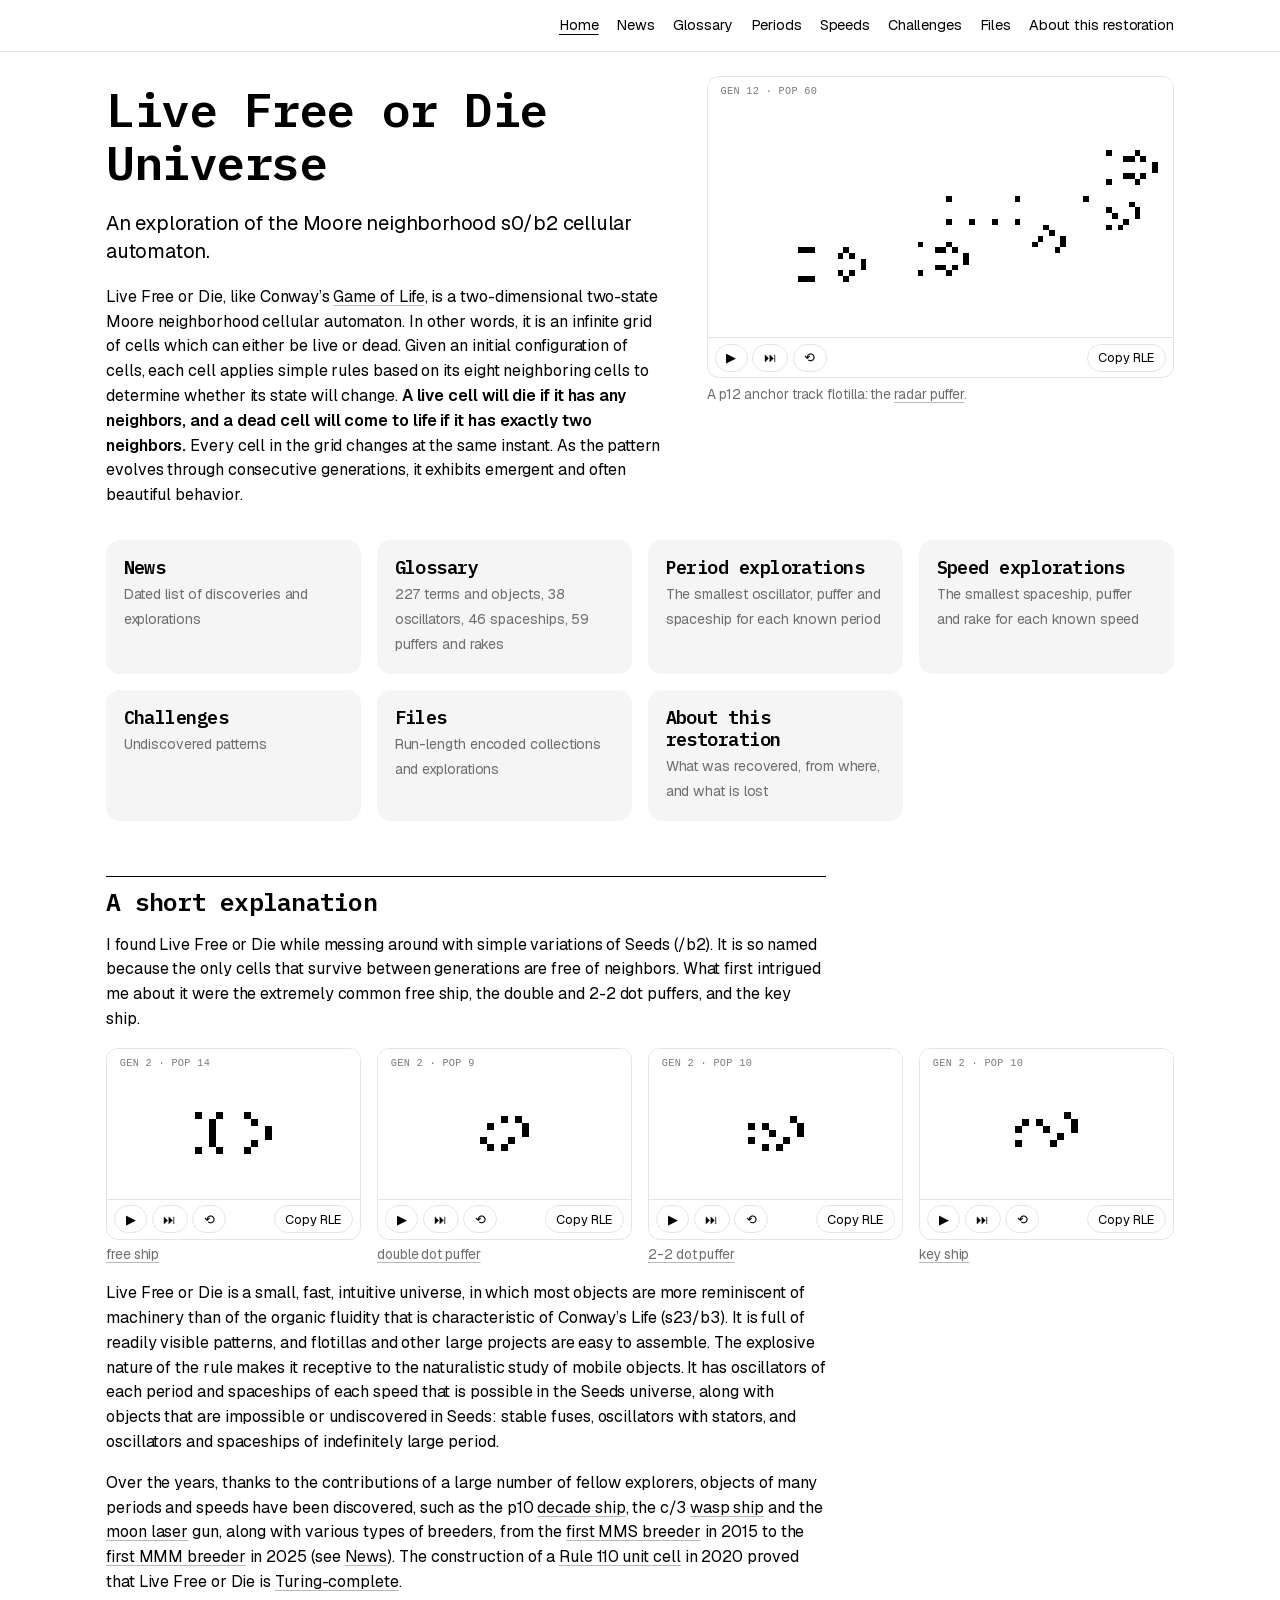
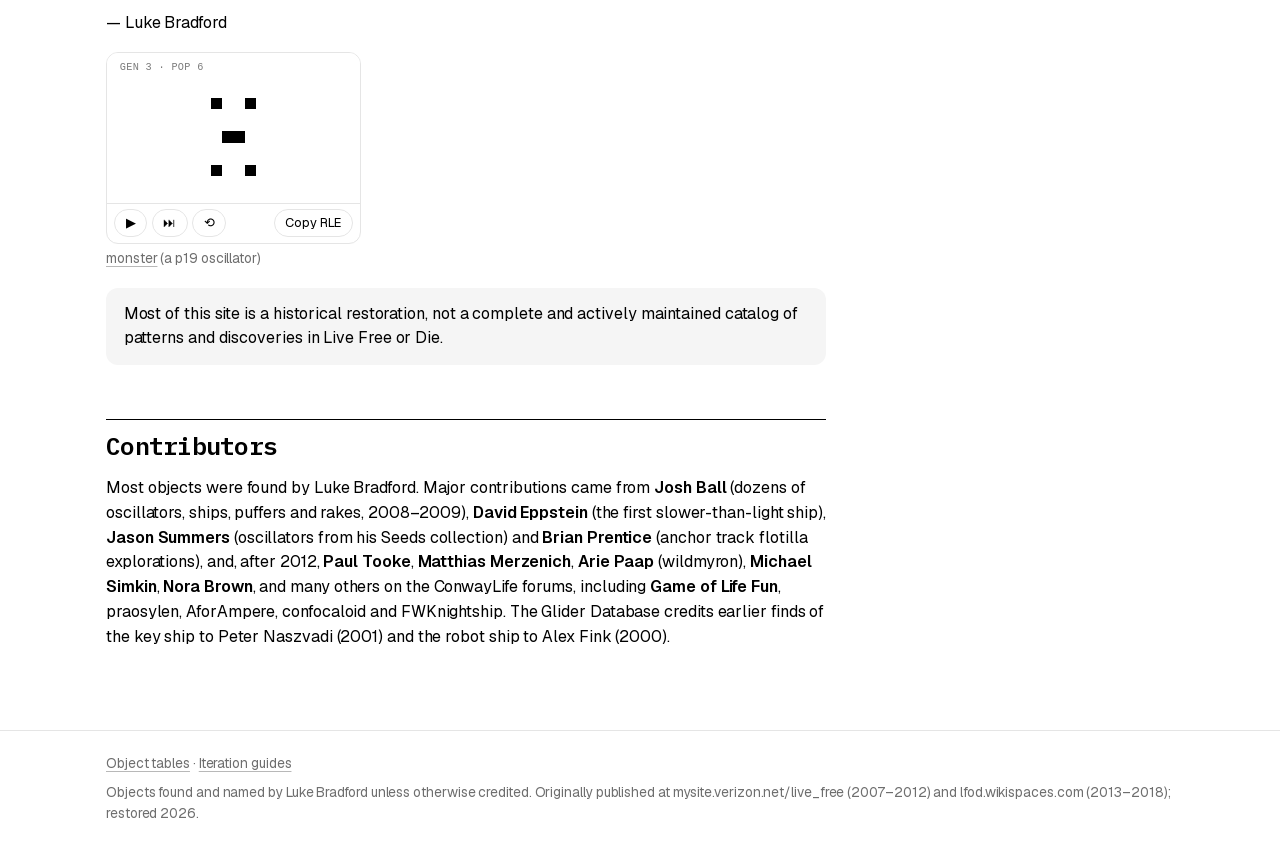
==== commit ccbe170a: "Make the Speeds race a full section and drop its notes "Smallest ships of each speed" becomes a sect" ====
--- a/docs/index.html
+++ b/docs/index.html
@@ -6,8 +6,8 @@
 <title>Live Free or Die Universe</title>
 <meta name="description" content="An exploration of the Live Free or Die (B2/S0) cellular automaton.">
 <link rel="icon" href="img/icon.png">
-<link rel="stylesheet" href="assets/style.css?v=6748f015">
-<script src="assets/lfod.js?v=6748f015" defer></script>
+<link rel="stylesheet" href="assets/style.css?v=aa5d0d72">
+<script src="assets/lfod.js?v=aa5d0d72" defer></script>
 </head>
 <body>
 <header class="site-header home"><div class="inner">
--- a/docs/assets/style.css
+++ b/docs/assets/style.css
@@ -188,7 +188,6 @@
 .race .lane-head .muted { font-size: 0.78rem; margin-left: 0.4rem; }
 .race canvas { display: block; width: 100%; cursor: pointer; image-rendering: pixelated; }
 .race .race-gen { margin-left: auto; font-family: var(--mono); font-size: 0.7rem; letter-spacing: 0.03em; font-variant-numeric: tabular-nums; }
-.race-note { margin-top: 0.6rem; }
 .diag { position: relative; max-width: 420px; margin: 1.2rem 0 0; background: var(--grid-bg); border: 1px solid var(--rule); border-radius: 12px; overflow: hidden; }
 .diag canvas { display: block; margin: 0 auto; cursor: pointer; image-rendering: pixelated; }
 .diag figcaption { padding: 0.35rem 0.6rem; font-size: 0.85rem; border-top: 1px solid var(--rule); }
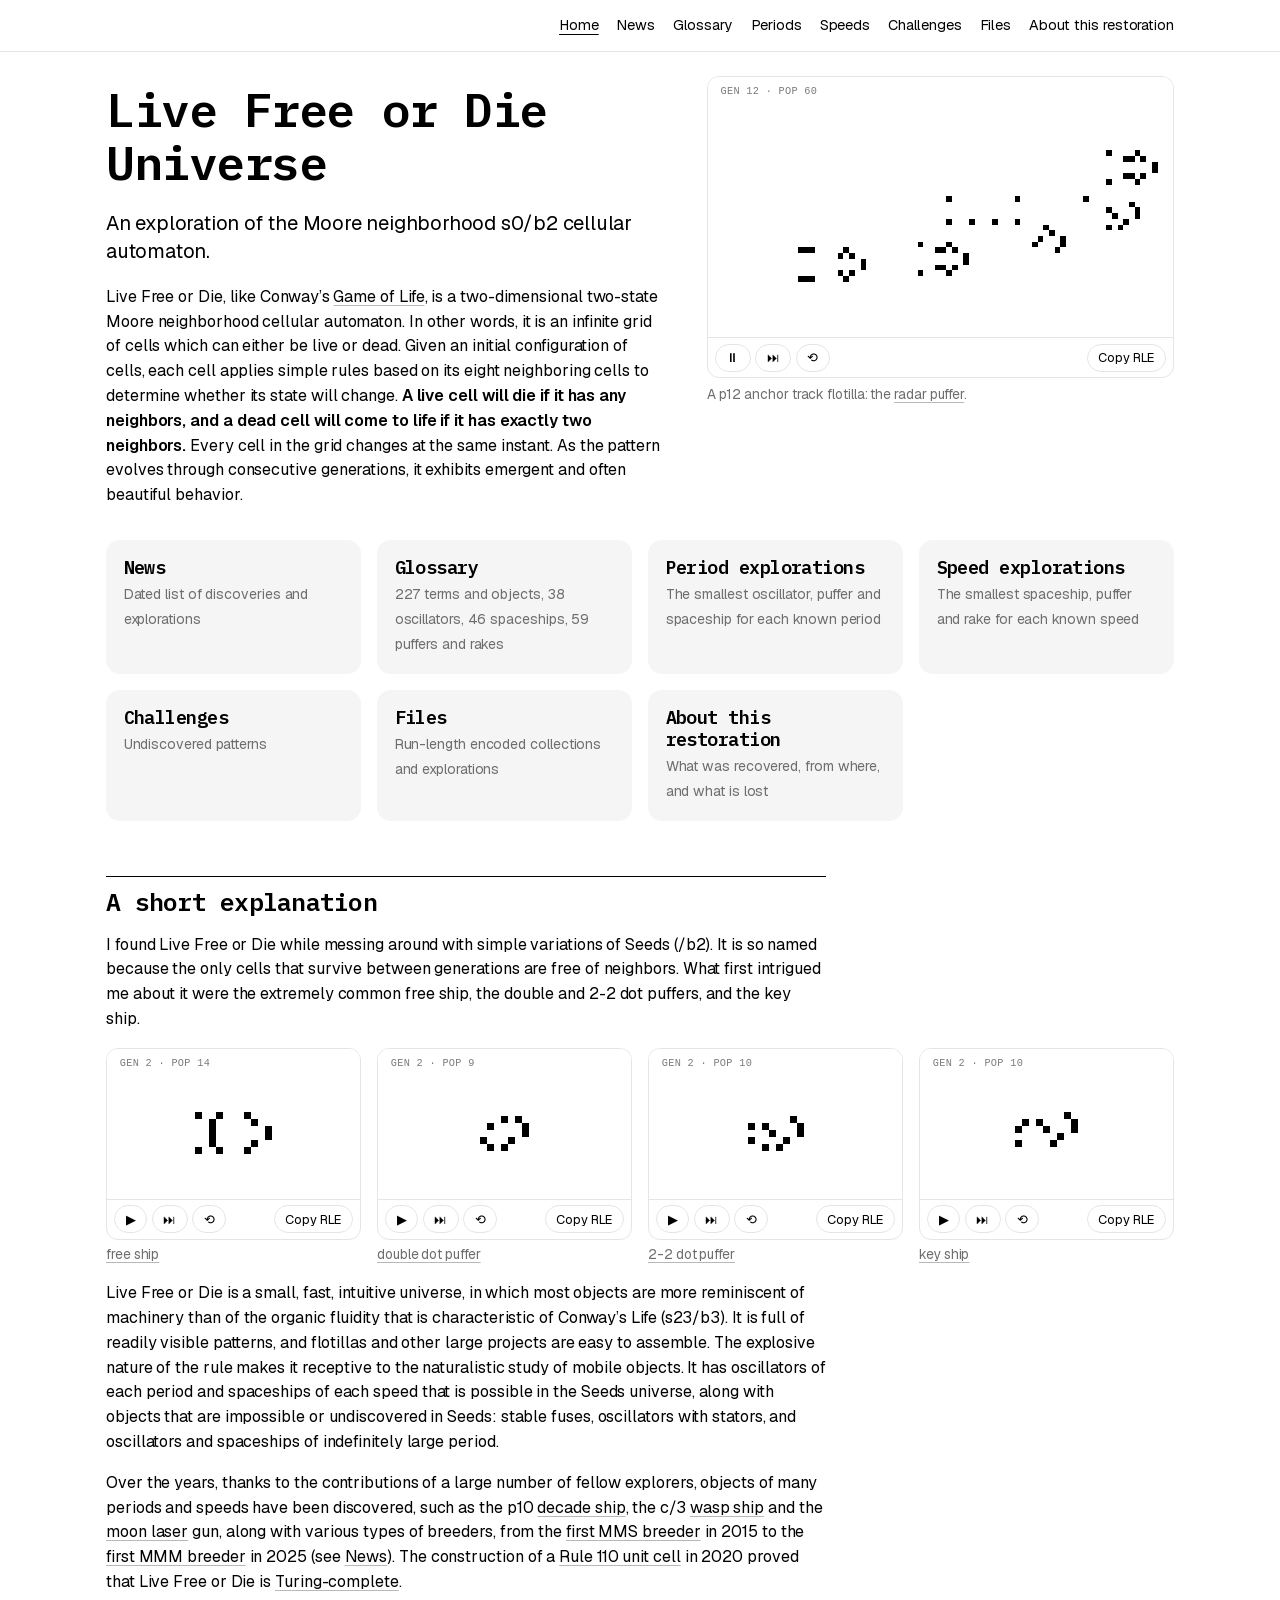
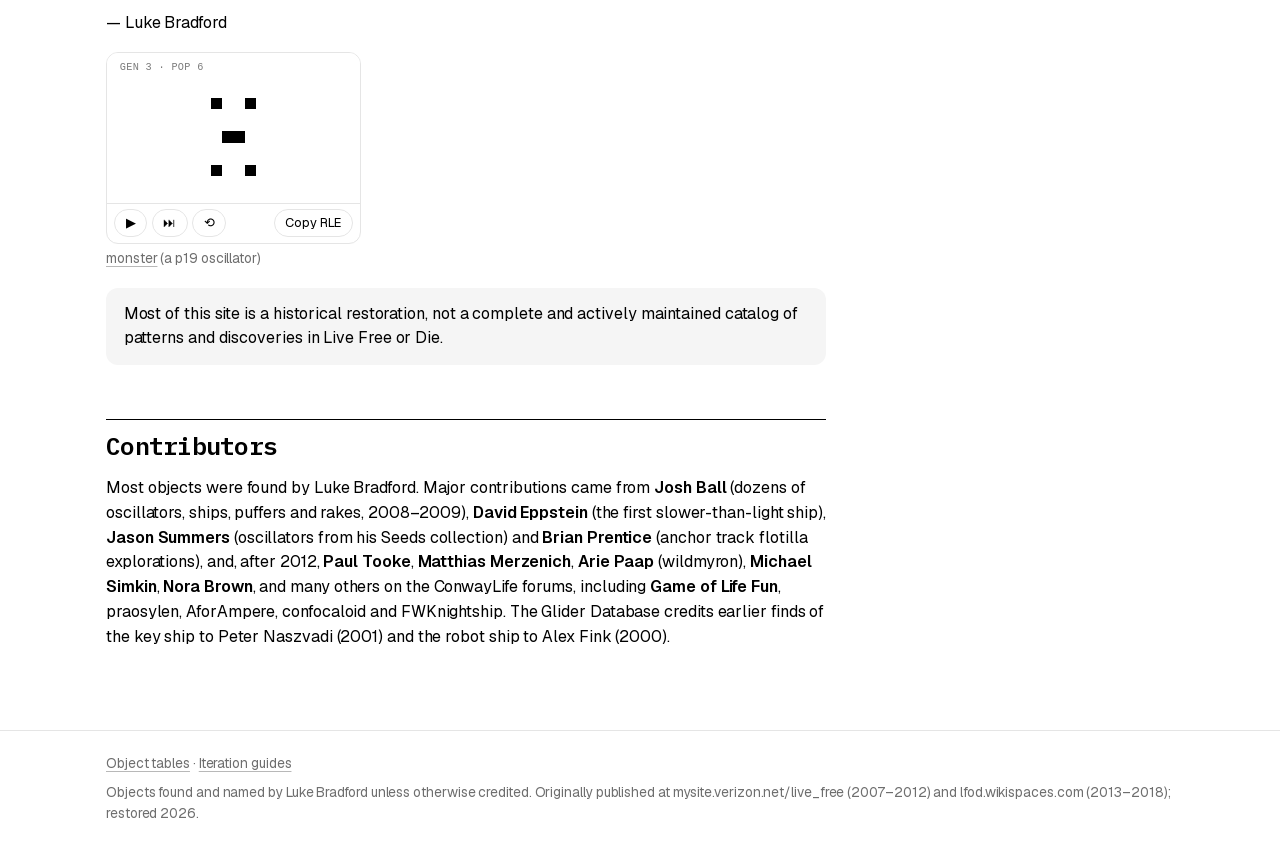
==== commit 354b18bb: "Add the smallest oscillator of each period under 20 to the Periods page Two rows of five cells, each" ====
--- a/docs/index.html
+++ b/docs/index.html
@@ -6,8 +6,8 @@
 <title>Live Free or Die Universe</title>
 <meta name="description" content="An exploration of the Live Free or Die (B2/S0) cellular automaton.">
 <link rel="icon" href="img/icon.png">
-<link rel="stylesheet" href="assets/style.css?v=aa5d0d72">
-<script src="assets/lfod.js?v=aa5d0d72" defer></script>
+<link rel="stylesheet" href="assets/style.css?v=671cdf43">
+<script src="assets/lfod.js?v=671cdf43" defer></script>
 </head>
 <body>
 <header class="site-header home"><div class="inner">
--- a/docs/assets/style.css
+++ b/docs/assets/style.css
@@ -192,3 +192,16 @@
 .diag canvas { display: block; margin: 0 auto; cursor: pointer; image-rendering: pixelated; }
 .diag figcaption { padding: 0.35rem 0.6rem; font-size: 0.85rem; border-top: 1px solid var(--rule); }
 .diag figcaption .muted { font-size: 0.78rem; margin-left: 0.4rem; }
+
+/* The oscillators of each period at the bottom of Periods */
+.oscs { background: var(--grid-bg); }
+.oscs table { background: transparent; table-layout: fixed; }
+.oscs td { vertical-align: top; padding: 0; font-size: 0.8rem; white-space: normal; }
+.oscs td + td { border-left: 1px solid var(--rule); }
+.oscs .osc-head { display: flex; justify-content: space-between; gap: 0.5rem; padding: 0.4rem 0.65rem; background: var(--panel); border-bottom: 1px solid var(--rule); }
+.oscs .osc-head span { font-weight: 600; }
+.oscs .osc { padding: 0.65rem; }
+.oscs canvas { display: block; margin: 0 auto; cursor: pointer; image-rendering: pixelated; }
+.oscs .osc-note { vertical-align: middle; padding: 0.65rem; }
+.oscs .pbar { border-top: 1px solid var(--rule); }
+.oscs .osc-gen { margin-left: auto; font-family: var(--mono); font-size: 0.7rem; letter-spacing: 0.03em; font-variant-numeric: tabular-nums; }
